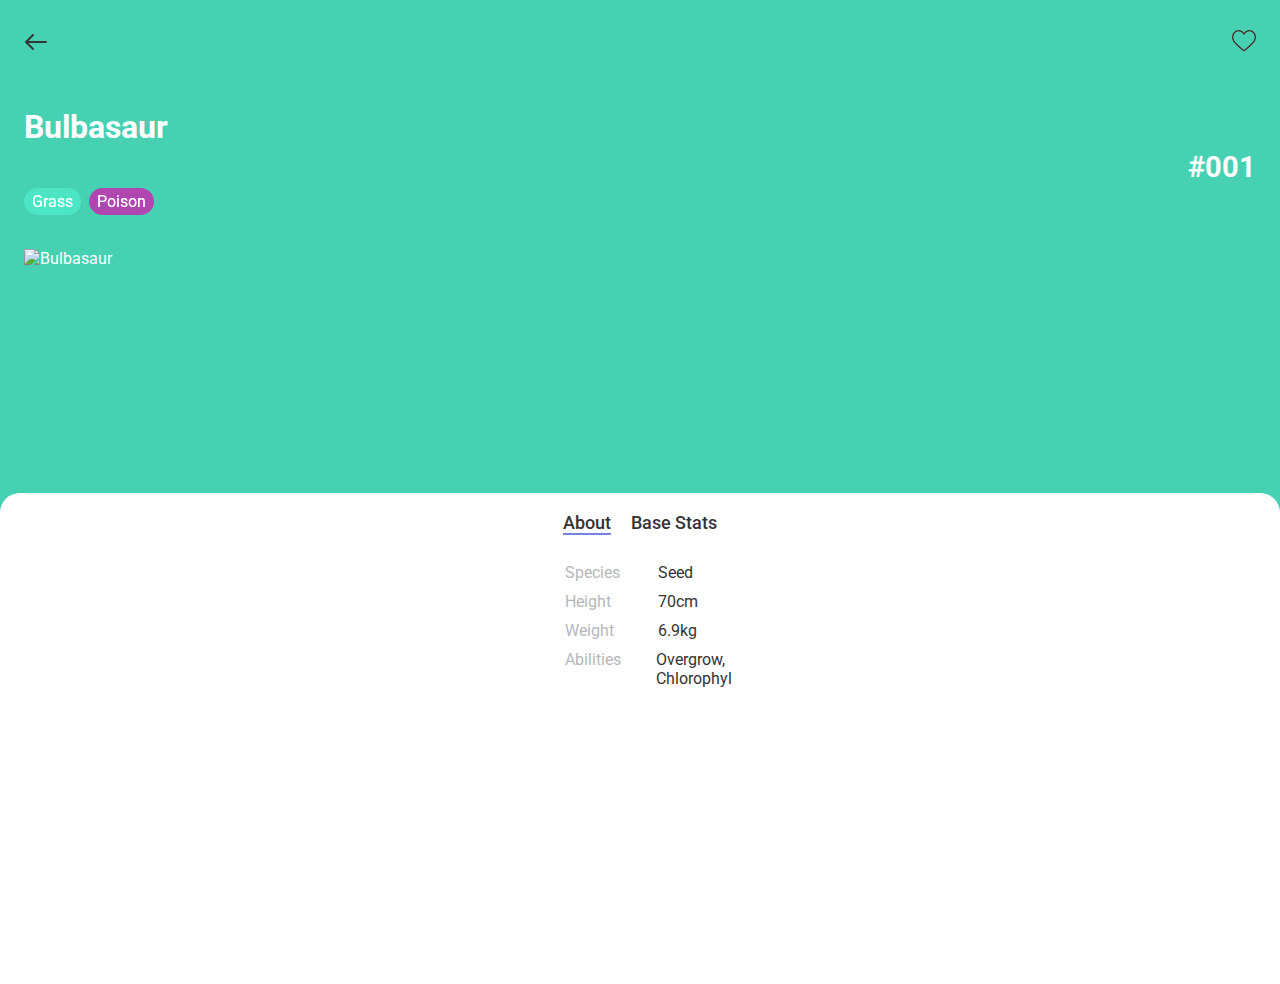
==== pokemon.html @ dded0af4 "Adição de Info Details" ====
<!DOCTYPE html>
<html lang="en">
<head>
    <meta charset="UTF-8">
    <meta name="viewport" content="width=device-width, initial-scale=1.0">
    <title>Pokedex</title>
    <link rel="shortcut icon" href="assets/images/favicon.png" type="image/x-icon">

    <!-- Normalize -->
    <link rel="stylesheet" href="https://cdnjs.cloudflare.com/ajax/libs/normalize/8.0.1/normalize.min.css" integrity="sha512-NhSC1YmyruXifcj/KFRWoC561YpHpc5Jtzgvbuzx5VozKpWvQ+4nXhPdFgmx8xqexRcpAglTj9sIBWINXa8x5w==" crossorigin="anonymous" referrerpolicy="no-referrer" />

    <!-- Fonts -->
    <link rel="preconnect" href="https://fonts.googleapis.com">
    <link rel="preconnect" href="https://fonts.gstatic.com" crossorigin>
    <link href="https://fonts.googleapis.com/css2?family=Roboto:ital,wght@0,100;0,300;0,400;0,500;0,700;0,900;1,100;1,300;1,400;1,500;1,700;1,900&display=swap" rel="stylesheet">
    
    <!-- CSS -->
    <link rel="stylesheet" href="assets/css/pokemon.css">
</head>
<body>
    <header class="top">
        <div class="back"></div>
        <div class="favorite"></div>
    </header>
    <div class="pokemon-container">
        <li class="pokemon grass">
            <span class="name">Bulbasaur</span>
            <span class="number">#001</span>
            <div class="detail">
                <ol class="types">
                    <li class="type grass">Grass</li>
                    <li class="type poison">Poison</li>
                </ol>
            </div>
            <img src="https://raw.githubusercontent.com/PokeAPI/sprites/master/sprites/pokemon/other/dream-world/1.svg" alt="Bulbasaur">
        </li>
        <section class="info">
            <header class="info-header">
                <nav>
                    <a class="selected" href="">About</a>
                    <a href="">Base Stats</a>
                </nav>
            </header>
            <div class="info-details">
                <div class="detail">
                    <span class="detail-title">Species</span>
                    <span class="detail-data">Seed</span>
                </div>
                <div class="detail">
                    <span class="detail-title">Height</span>
                    <span class="detail-data">70cm</span>
                </div>
                <div class="detail">
                    <span class="detail-title">Weight</span>
                    <span class="detail-data">6.9kg</span>
                </div>
                <div class="detail">
                    <span class="detail-title">Abilities</span>
                    <span class="detail-data">Overgrow, Chlorophyl</span>
                </div>
            </div>
        </section>
    </div>
</body>
</html>
---- assets/css/pokemon.css ----
* {
    margin: 0;
    padding: 0;
    box-sizing: border-box;
    font-family: 'Roboto', sans-serif;
}

body {
    background-color: #46D1B2;
}

.normal {
    background-color: #A6A877;
}


.grass {
    background-color: #46D1B2;
}


.fire {
    background-color:  #FB6C6C;
}


.water {
    background-color: #77BEFE;
}


.electric {
    background-color: #FFD970;
}


.ice {
    background-color: #98D5D7;
}


.ground {
    background-color: #DFBF69;
}


.flying {
    background-color: #A98FF0;
}


.poison {
    background-color: #A040A0;
}


.fighting {
    background-color: #BF3029;
}


.psychic {
    background-color: #F65687;
}


.dark {
    background-color: #725847;
}


.rock {
    background-color: #B8A137;
}


.bug {
    background-color: #A8B720;
}


.ghost {
    background-color: #6E5896;
}


.steel {
    background-color: #B9B7CF;
}


.dragon {
    background-color: #6F38F6;
}


.fairy {
    background-color: #F9AEC7;
}


.top {
    width: 100%;
    padding: 30px 1.5rem;
    display: flex;
    justify-content: space-between;
    align-items: center;
}

.back {
    width: 24px;
    height: 24px;
    background-image: url('../images/back.png');
    background-repeat: no-repeat;
    background-position: center;
    background-size: contain;
    cursor: pointer;
}

.favorite {
    width: 24px;
    height: 24px;
    background-image: url('../images/favorite.png');
    background-repeat: no-repeat;
    background-position: center;
    background-size: contain;
    cursor: pointer;
}

.pokemon-container {
    width: 100%;
    height: 100vh;
    display: flex;
    flex-direction: column;
    justify-content: space-between;
}

.pokemon {
    margin: .5rem;
    padding: 1rem;
    color: #fff;
    display: flex;
    flex-direction: column;
}

.pokemon .name {
    color: #fff;
    margin-bottom: .25rem;
    text-transform: capitalize;
    font-weight: 700;
    font-size: 2rem;
}

.pokemon .number {
    color: #fff;
    text-align: right;
    font-size: 1.8rem;
    font-weight: 700;
}

.pokemon .detail {
    display: flex;
    align-items: center;
    justify-content: space-between;
}

.pokemon .detail .types {
    width: 130px;
    padding: 0;
    margin: 0;
    list-style: none;
    display: flex;
    justify-content: space-between;
}

.pokemon .detail .types .type {
    color: #fff;
    padding: .25rem .5rem;
    margin: .25rem 0;
    font-size: 1rem;
    border-radius: 1rem;
    filter: brightness(1.1);
    text-align: center;
}

.pokemon img {
    padding-top: 20px;
    max-width: 100%;
    height: 15rem;
}

.info {
    width: 100%;
    height: 100%;
    padding: 0 2%;
    background-color: #fff;
    border-radius: 20px 20px 0 0;
    display: flex;
    flex-direction: column;
    align-items: center;
    gap: 30px;
}

.info-header {
    width: 100%;
    margin-top: 20px;
    display: flex;
    justify-content: center;
}

.info-header nav {
    display: flex;
    justify-content: center;
    gap: 20px;
}

.info-header a {
    text-decoration: none;
    color: #343434;
    font-weight: 500;
    font-size: 1.1rem;
    position: relative;
}

.info-header a:hover {
    transform: 0.5s ease-in-out;
}

.info-header a::after {
    content: " ";
    width: 0%;
    height: 2px;
    background-color: #7582DE;
    position: absolute;
    bottom: -2px;
    left: 0;
    transition: 0.5s ease-in-out;
}

.info-header a:hover::after {
    width: 100%;
}

.info-header a.selected::after {
    content: " ";
    width: 100%;
    height: 2px;
    background-color: #7582DE;
    position: absolute;
    bottom: -2px;
    left: 0;
    transition: 0.5s ease-in-out;
}

.detail {
    width: 150px;
    display: grid;
    grid-template-columns: 1fr 1fr;
    margin-bottom: 10px;
    gap: 35px;
}

.detail .detail-title {
    font-weight: 400;
    font-size: 1rem;
    color: #B4B8BC;
}

.detail .detail-data {
    font-weight: 400;
    font-size: 1rem;
    color: #343434;
}
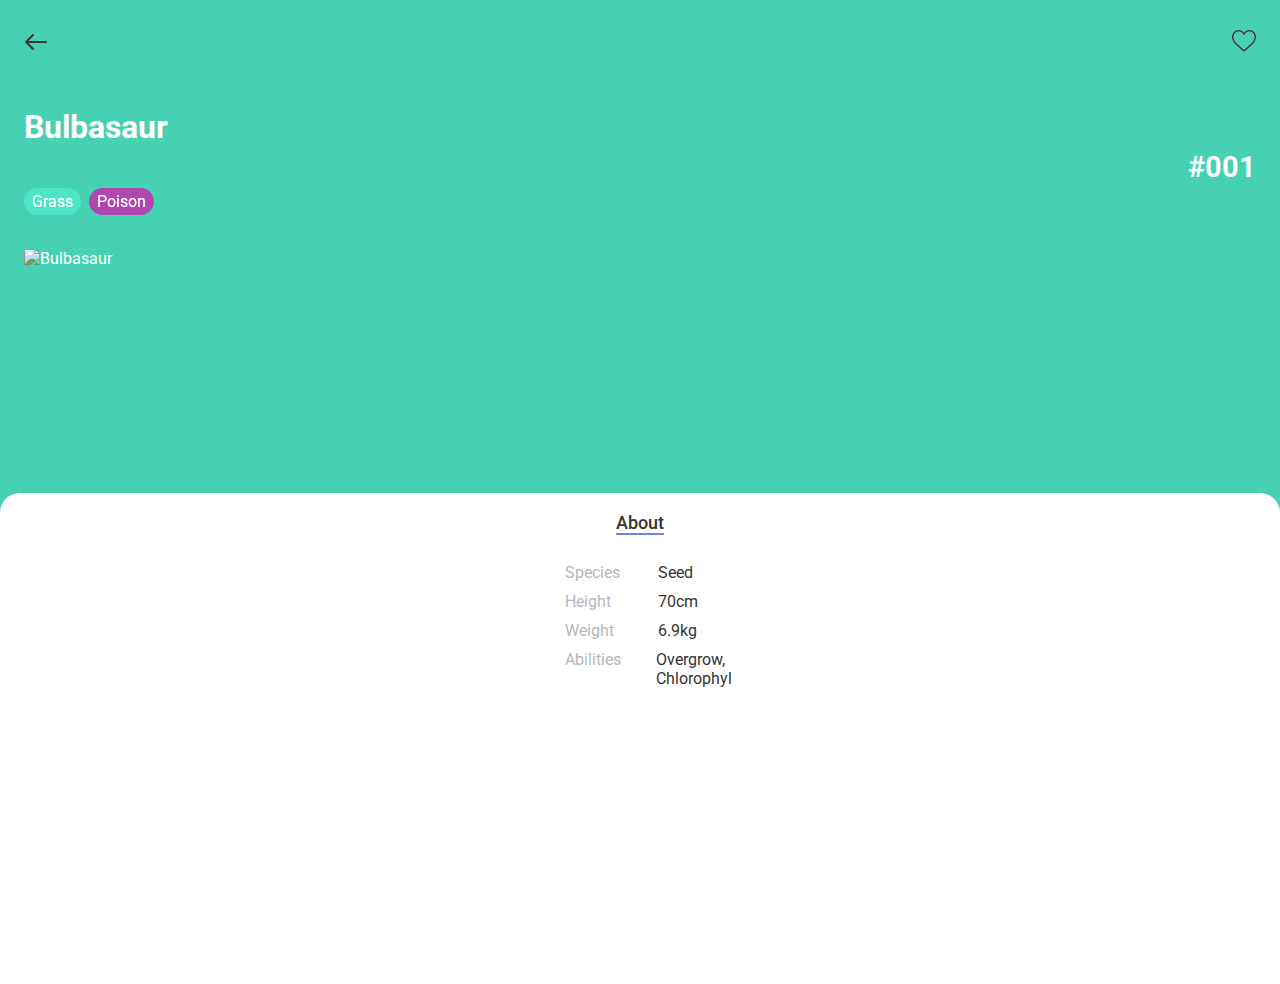
==== commit 65714ffe: "Update Pokemon" ====
--- a/pokemon.html
+++ b/pokemon.html
@@ -19,7 +19,9 @@
 </head>
 <body>
     <header class="top">
-        <div class="back"></div>
+        <a href="index.html">
+            <div class="back"></div>
+        </a>
         <div class="favorite"></div>
     </header>
     <div class="pokemon-container">
@@ -38,28 +40,33 @@
             <header class="info-header">
                 <nav>
                     <a class="selected" href="">About</a>
-                    <a href="">Base Stats</a>
                 </nav>
             </header>
-            <div class="info-details">
-                <div class="detail">
-                    <span class="detail-title">Species</span>
-                    <span class="detail-data">Seed</span>
-                </div>
-                <div class="detail">
-                    <span class="detail-title">Height</span>
-                    <span class="detail-data">70cm</span>
-                </div>
-                <div class="detail">
-                    <span class="detail-title">Weight</span>
-                    <span class="detail-data">6.9kg</span>
-                </div>
-                <div class="detail">
-                    <span class="detail-title">Abilities</span>
-                    <span class="detail-data">Overgrow, Chlorophyl</span>
+            <div class="info-details" id="pokemonInfo">
+                <div class="details-wrapper">
+                    <div class="detail">
+                        <span class="detail-title">Species</span>
+                        <span class="detail-data">Seed</span>
+                    </div>
+                    <div class="detail">
+                        <span class="detail-title">Height</span>
+                        <span class="detail-data">70cm</span>
+                    </div>
+                    <div class="detail">
+                        <span class="detail-title">Weight</span>
+                        <span class="detail-data">6.9kg</span>
+                    </div>
+                    <div class="detail">
+                        <span class="detail-title">Abilities</span>
+                        <span class="detail-data">Overgrow, Chlorophyl</span>
+                    </div>
                 </div>
             </div>
         </section>
     </div>
+
+    <script src="assets/js/pokemon-model.js"></script>
+    <script src="assets/js/poke-api.js"></script>
+    <script src="assets/js/main.js"></script>
 </body>
 </html>--- a/assets/css/pokemon.css
+++ b/assets/css/pokemon.css
@@ -252,6 +252,14 @@
     transition: 0.5s ease-in-out;
 }
 
+.info-details {
+    display: flex;
+    flex-direction: column;
+    align-items: center;
+    justify-content: center;
+    align-content: center;
+}
+
 .detail {
     width: 150px;
     display: grid;
